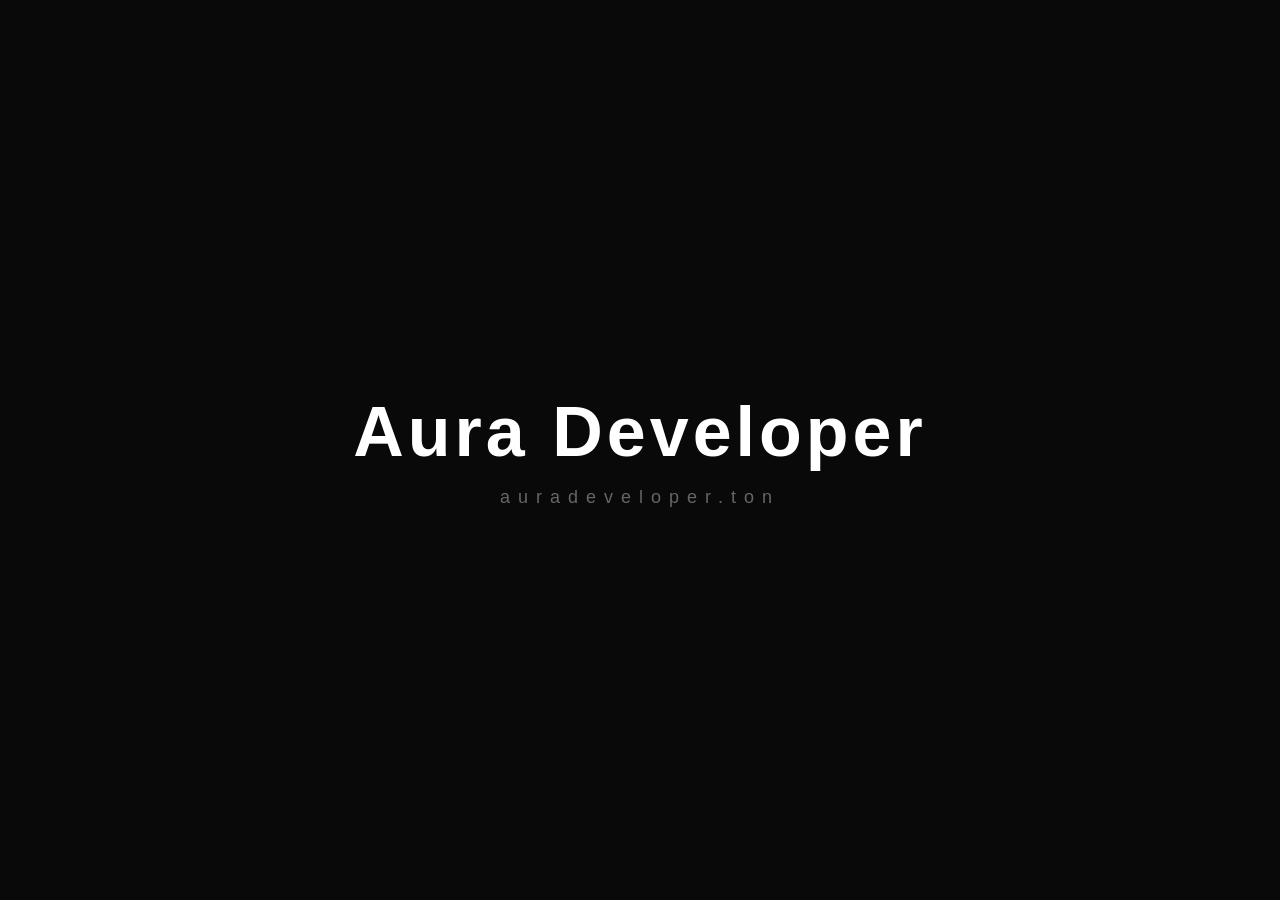
==== index.html @ f6e4eec5 "Add files via upload" ====
<!DOCTYPE html>
<html lang="en">
<head>
<meta charset="UTF-8">
<title>Aura Developer</title>

<style>
*{
margin:0;
padding:0;
box-sizing:border-box;
}

body{
background:#090909;
height:100vh;
display:flex;
justify-content:center;
align-items:center;
font-family:Arial,sans-serif;
overflow:hidden;
}

.container{
text-align:center;
}

h1{
color:white;
font-size:70px;
font-weight:700;
letter-spacing:4px;

animation: glow 2s infinite alternate;
}

p{
margin-top:15px;
color:#666;
font-size:18px;
letter-spacing:8px;
}

@keyframes glow{
from{
text-shadow:
0 0 10px rgba(255,255,255,0.2),
0 0 20px rgba(255,255,255,0.2);
}

to{
text-shadow:
0 0 20px rgba(255,255,255,0.6),
0 0 40px rgba(255,255,255,0.4);
}
}

</style>
</head>

<body>

<div class="container">
<h1>Aura Developer</h1>
<p>auradeveloper.ton</p>
</div>

</body>
</html>
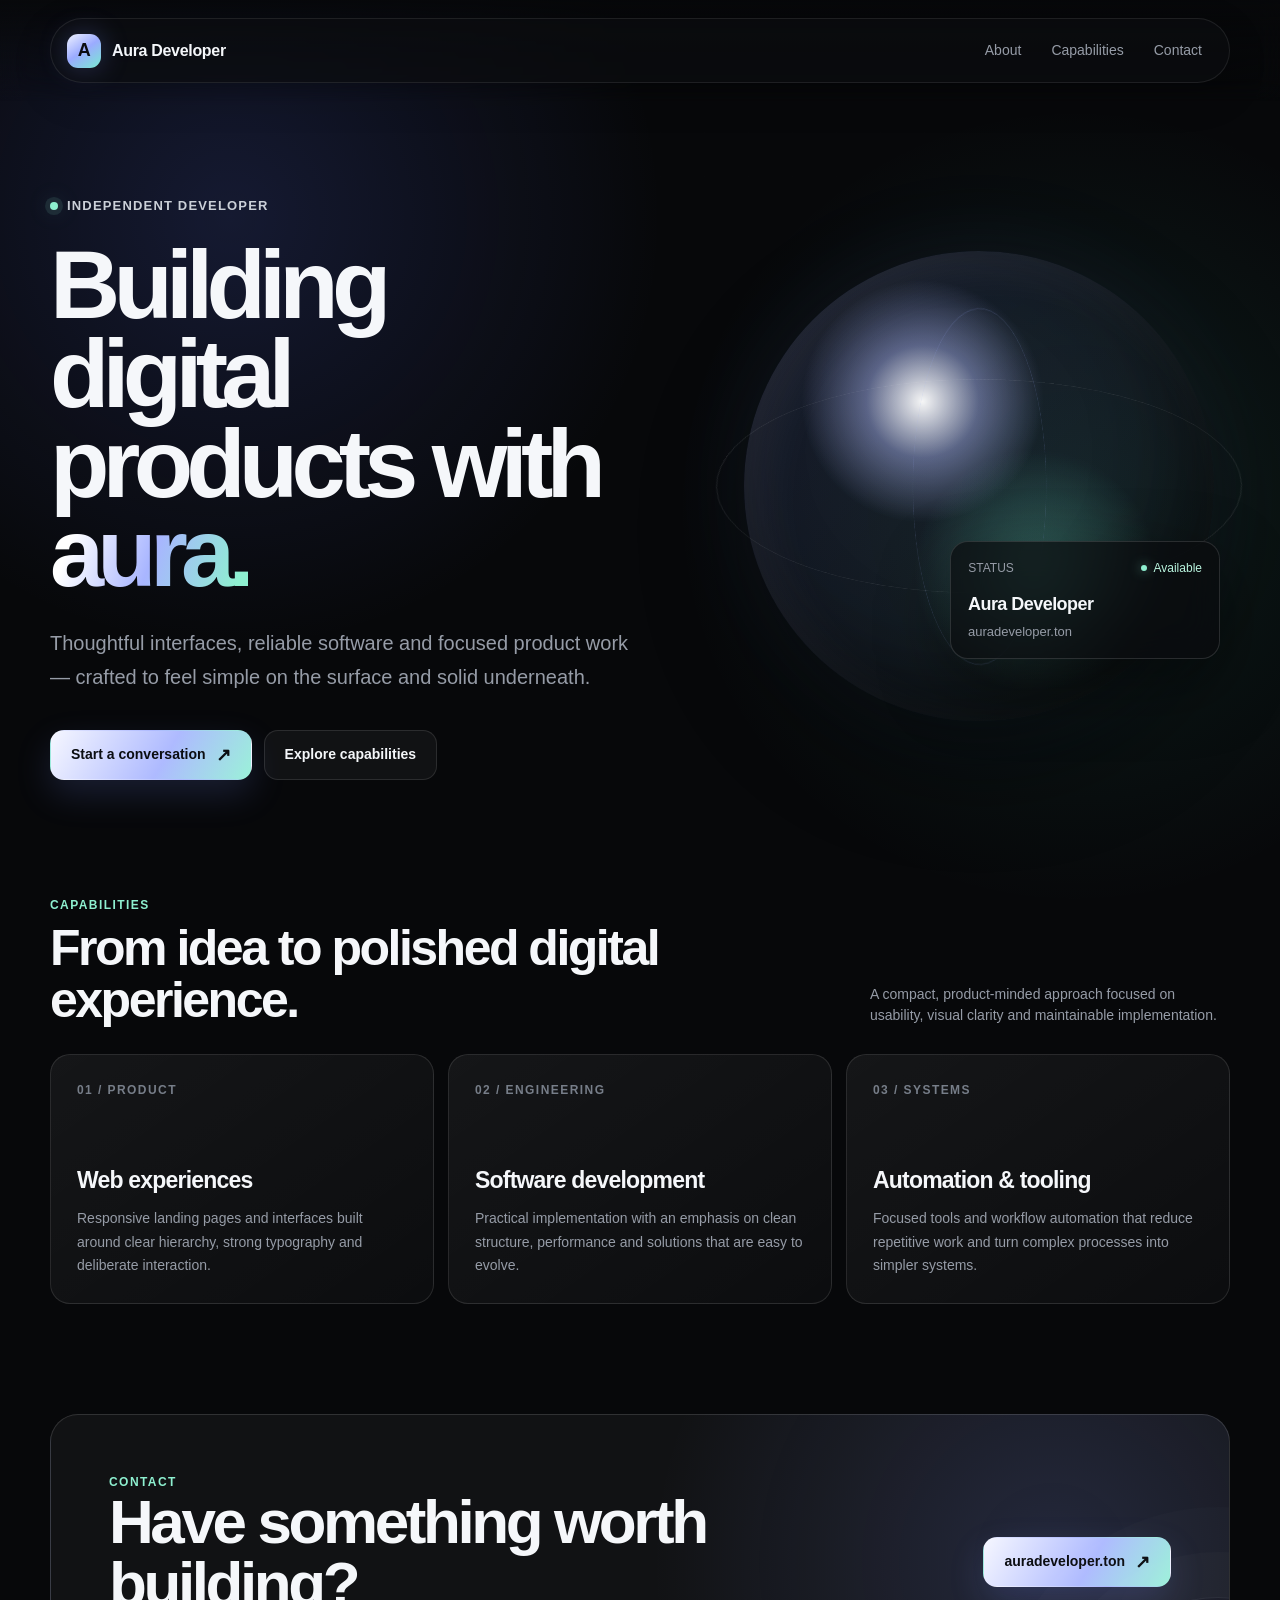
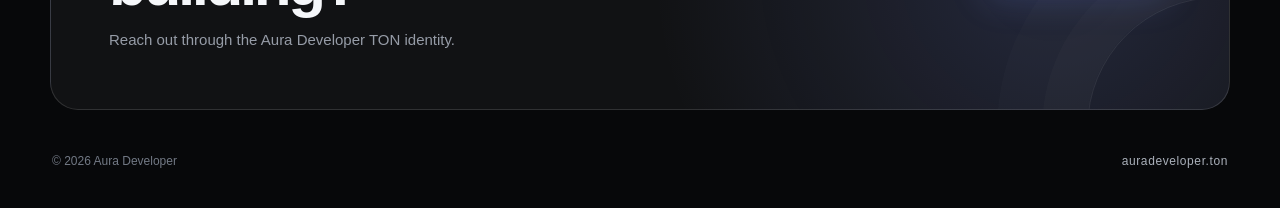
==== commit 9fe6d0ef: "Redesign AuraDev landing page" ====
--- a/index.html
+++ b/index.html
@@ -1,69 +1,749 @@
 <!DOCTYPE html>
 <html lang="en">
 <head>
-<meta charset="UTF-8">
-<title>Aura Developer</title>
-
-<style>
-*{
-margin:0;
-padding:0;
-box-sizing:border-box;
-}
-
-body{
-background:#090909;
-height:100vh;
-display:flex;
-justify-content:center;
-align-items:center;
-font-family:Arial,sans-serif;
-overflow:hidden;
-}
-
-.container{
-text-align:center;
-}
-
-h1{
-color:white;
-font-size:70px;
-font-weight:700;
-letter-spacing:4px;
-
-animation: glow 2s infinite alternate;
-}
-
-p{
-margin-top:15px;
-color:#666;
-font-size:18px;
-letter-spacing:8px;
-}
-
-@keyframes glow{
-from{
-text-shadow:
-0 0 10px rgba(255,255,255,0.2),
-0 0 20px rgba(255,255,255,0.2);
-}
-
-to{
-text-shadow:
-0 0 20px rgba(255,255,255,0.6),
-0 0 40px rgba(255,255,255,0.4);
-}
-}
-
-</style>
+  <meta charset="UTF-8" />
+  <meta name="viewport" content="width=device-width, initial-scale=1.0" />
+  <meta name="theme-color" content="#07080a" />
+  <meta
+    name="description"
+    content="Aura Developer — digital products, interfaces and software built with clarity, speed and precision."
+  />
+  <title>Aura Developer</title>
+
+  <style>
+    :root {
+      --bg: #07080a;
+      --surface: rgba(255, 255, 255, 0.055);
+      --surface-strong: rgba(255, 255, 255, 0.09);
+      --border: rgba(255, 255, 255, 0.11);
+      --text: #f5f7fa;
+      --muted: #969ca7;
+      --soft: #cbd0d8;
+      --accent: #8da2ff;
+      --accent-2: #8ef0d0;
+      --max-width: 1180px;
+      --radius-xl: 28px;
+      --radius-lg: 20px;
+      --radius-md: 14px;
+    }
+
+    * {
+      box-sizing: border-box;
+      margin: 0;
+      padding: 0;
+    }
+
+    html {
+      scroll-behavior: smooth;
+    }
+
+    body {
+      min-height: 100vh;
+      color: var(--text);
+      background:
+        radial-gradient(circle at 18% 12%, rgba(94, 117, 255, 0.16), transparent 27rem),
+        radial-gradient(circle at 84% 28%, rgba(73, 219, 183, 0.1), transparent 25rem),
+        var(--bg);
+      font-family: Inter, ui-sans-serif, -apple-system, BlinkMacSystemFont, "Segoe UI", sans-serif;
+      line-height: 1.5;
+      overflow-x: hidden;
+      -webkit-font-smoothing: antialiased;
+    }
+
+    body::before {
+      content: "";
+      position: fixed;
+      inset: 0;
+      pointer-events: none;
+      opacity: 0.22;
+      background-image:
+        linear-gradient(rgba(255, 255, 255, 0.025) 1px, transparent 1px),
+        linear-gradient(90deg, rgba(255, 255, 255, 0.025) 1px, transparent 1px);
+      background-size: 44px 44px;
+      mask-image: linear-gradient(to bottom, black, transparent 82%);
+      z-index: -1;
+    }
+
+    a {
+      color: inherit;
+      text-decoration: none;
+    }
+
+    button,
+    a {
+      -webkit-tap-highlight-color: transparent;
+    }
+
+    .shell {
+      width: min(calc(100% - 40px), var(--max-width));
+      margin: 0 auto;
+    }
+
+    .nav {
+      position: sticky;
+      top: 0;
+      z-index: 20;
+      padding: 18px 0;
+      background: linear-gradient(to bottom, rgba(7, 8, 10, 0.9), rgba(7, 8, 10, 0.35), transparent);
+      backdrop-filter: blur(14px);
+      -webkit-backdrop-filter: blur(14px);
+    }
+
+    .nav-inner {
+      display: flex;
+      align-items: center;
+      justify-content: space-between;
+      gap: 24px;
+      padding: 12px 14px 12px 16px;
+      border: 1px solid rgba(255, 255, 255, 0.085);
+      border-radius: 999px;
+      background: rgba(12, 13, 16, 0.7);
+      box-shadow: 0 12px 40px rgba(0, 0, 0, 0.16);
+    }
+
+    .brand {
+      display: inline-flex;
+      align-items: center;
+      gap: 11px;
+      font-weight: 700;
+      letter-spacing: -0.02em;
+      white-space: nowrap;
+    }
+
+    .brand-mark {
+      position: relative;
+      width: 34px;
+      height: 34px;
+      border-radius: 11px;
+      background: linear-gradient(145deg, #eff2ff 0%, #9babff 48%, #78ead2 100%);
+      box-shadow: 0 0 28px rgba(125, 149, 255, 0.28);
+    }
+
+    .brand-mark::after {
+      content: "A";
+      position: absolute;
+      inset: 0;
+      display: grid;
+      place-items: center;
+      color: #0b0c10;
+      font-size: 18px;
+      font-weight: 900;
+    }
+
+    .nav-links {
+      display: flex;
+      align-items: center;
+      gap: 4px;
+      color: var(--muted);
+      font-size: 14px;
+    }
+
+    .nav-links a {
+      padding: 9px 13px;
+      border-radius: 999px;
+      transition: color 180ms ease, background 180ms ease;
+    }
+
+    .nav-links a:hover,
+    .nav-links a:focus-visible {
+      color: var(--text);
+      background: rgba(255, 255, 255, 0.06);
+      outline: none;
+    }
+
+    .hero {
+      position: relative;
+      min-height: 690px;
+      display: grid;
+      grid-template-columns: minmax(0, 1.08fr) minmax(330px, 0.92fr);
+      align-items: center;
+      gap: clamp(42px, 7vw, 96px);
+      padding: 92px 0 86px;
+    }
+
+    .eyebrow {
+      display: inline-flex;
+      align-items: center;
+      gap: 9px;
+      margin-bottom: 24px;
+      color: var(--soft);
+      font-size: 13px;
+      font-weight: 650;
+      letter-spacing: 0.09em;
+      text-transform: uppercase;
+    }
+
+    .eyebrow-dot {
+      width: 8px;
+      height: 8px;
+      border-radius: 50%;
+      background: var(--accent-2);
+      box-shadow: 0 0 0 5px rgba(142, 240, 208, 0.1), 0 0 22px rgba(142, 240, 208, 0.38);
+    }
+
+    h1 {
+      max-width: 800px;
+      font-size: clamp(56px, 7.6vw, 104px);
+      line-height: 0.92;
+      letter-spacing: -0.07em;
+      font-weight: 760;
+    }
+
+    .gradient-text {
+      color: transparent;
+      background: linear-gradient(110deg, #ffffff 15%, #a8b5ff 52%, #8ef0d0 92%);
+      -webkit-background-clip: text;
+      background-clip: text;
+    }
+
+    .hero-copy {
+      max-width: 650px;
+      margin-top: 28px;
+      color: var(--muted);
+      font-size: clamp(17px, 1.7vw, 20px);
+      line-height: 1.7;
+    }
+
+    .hero-actions {
+      display: flex;
+      flex-wrap: wrap;
+      gap: 12px;
+      margin-top: 36px;
+    }
+
+    .button {
+      min-height: 50px;
+      display: inline-flex;
+      align-items: center;
+      justify-content: center;
+      gap: 10px;
+      padding: 0 20px;
+      border: 1px solid var(--border);
+      border-radius: 14px;
+      font-size: 14px;
+      font-weight: 680;
+      transition: transform 180ms ease, border-color 180ms ease, background 180ms ease;
+    }
+
+    .button:hover {
+      transform: translateY(-2px);
+    }
+
+    .button-primary {
+      color: #0b0d11;
+      border-color: transparent;
+      background: linear-gradient(120deg, #f6f7ff, #aebaff 57%, #9bf1d9);
+      box-shadow: 0 14px 35px rgba(121, 143, 255, 0.17);
+    }
+
+    .button-secondary {
+      background: rgba(255, 255, 255, 0.045);
+    }
+
+    .button-secondary:hover {
+      background: rgba(255, 255, 255, 0.075);
+      border-color: rgba(255, 255, 255, 0.18);
+    }
+
+    .arrow {
+      font-size: 18px;
+      line-height: 1;
+    }
+
+    .hero-visual {
+      position: relative;
+      min-height: 455px;
+      display: grid;
+      place-items: center;
+    }
+
+    .orb {
+      position: absolute;
+      width: min(78vw, 470px);
+      aspect-ratio: 1;
+      border-radius: 50%;
+      background:
+        radial-gradient(circle at 38% 32%, rgba(255, 255, 255, 0.96), rgba(179, 190, 255, 0.44) 13%, transparent 28%),
+        radial-gradient(circle at 62% 68%, rgba(115, 239, 208, 0.3), transparent 28%),
+        linear-gradient(135deg, rgba(118, 132, 255, 0.13), rgba(255, 255, 255, 0.025));
+      box-shadow:
+        inset -30px -35px 80px rgba(0, 0, 0, 0.46),
+        inset 18px 14px 50px rgba(255, 255, 255, 0.07),
+        0 45px 100px rgba(0, 0, 0, 0.42),
+        0 0 100px rgba(126, 148, 255, 0.08);
+      animation: float 7s ease-in-out infinite;
+    }
+
+    .orb::before,
+    .orb::after {
+      content: "";
+      position: absolute;
+      inset: -6%;
+      border: 1px solid rgba(255, 255, 255, 0.09);
+      border-radius: 50%;
+      transform: rotateX(66deg) rotateZ(16deg);
+    }
+
+    .orb::after {
+      inset: 12%;
+      border-color: rgba(156, 173, 255, 0.16);
+      transform: rotateY(68deg) rotateZ(-24deg);
+    }
+
+    .status-card {
+      position: absolute;
+      right: 2%;
+      bottom: 12%;
+      width: min(270px, 72%);
+      padding: 17px;
+      border: 1px solid rgba(255, 255, 255, 0.13);
+      border-radius: 18px;
+      background: rgba(11, 12, 15, 0.72);
+      backdrop-filter: blur(18px);
+      -webkit-backdrop-filter: blur(18px);
+      box-shadow: 0 25px 70px rgba(0, 0, 0, 0.4);
+      animation: float-card 6s ease-in-out infinite;
+    }
+
+    .status-top {
+      display: flex;
+      align-items: center;
+      justify-content: space-between;
+      gap: 12px;
+      margin-bottom: 14px;
+      color: var(--muted);
+      font-size: 12px;
+    }
+
+    .status-pill {
+      display: inline-flex;
+      align-items: center;
+      gap: 6px;
+      color: #baf5df;
+    }
+
+    .status-pill::before {
+      content: "";
+      width: 6px;
+      height: 6px;
+      border-radius: 50%;
+      background: var(--accent-2);
+      box-shadow: 0 0 12px rgba(142, 240, 208, 0.65);
+    }
+
+    .status-title {
+      font-size: 18px;
+      font-weight: 700;
+      letter-spacing: -0.03em;
+    }
+
+    .status-meta {
+      margin-top: 4px;
+      color: var(--muted);
+      font-size: 13px;
+    }
+
+    .section {
+      padding: 30px 0 110px;
+    }
+
+    .section-heading {
+      display: flex;
+      align-items: flex-end;
+      justify-content: space-between;
+      gap: 30px;
+      margin-bottom: 28px;
+    }
+
+    .section-kicker {
+      color: var(--accent-2);
+      font-size: 12px;
+      font-weight: 700;
+      letter-spacing: 0.12em;
+      text-transform: uppercase;
+    }
+
+    .section-title {
+      margin-top: 8px;
+      max-width: 720px;
+      font-size: clamp(32px, 4vw, 50px);
+      line-height: 1.04;
+      letter-spacing: -0.05em;
+    }
+
+    .section-note {
+      max-width: 360px;
+      color: var(--muted);
+      font-size: 14px;
+    }
+
+    .capabilities {
+      display: grid;
+      grid-template-columns: repeat(3, 1fr);
+      gap: 14px;
+    }
+
+    .card {
+      min-height: 250px;
+      display: flex;
+      flex-direction: column;
+      justify-content: space-between;
+      padding: 26px;
+      border: 1px solid var(--border);
+      border-radius: var(--radius-lg);
+      background: linear-gradient(145deg, rgba(255, 255, 255, 0.058), rgba(255, 255, 255, 0.023));
+      transition: transform 220ms ease, border-color 220ms ease, background 220ms ease;
+    }
+
+    .card:hover {
+      transform: translateY(-5px);
+      border-color: rgba(255, 255, 255, 0.18);
+      background: linear-gradient(145deg, rgba(255, 255, 255, 0.075), rgba(255, 255, 255, 0.03));
+    }
+
+    .card-index {
+      color: #777e89;
+      font-size: 12px;
+      font-weight: 700;
+      letter-spacing: 0.12em;
+    }
+
+    .card h3 {
+      margin-top: 44px;
+      font-size: 23px;
+      letter-spacing: -0.035em;
+    }
+
+    .card p {
+      margin-top: 10px;
+      color: var(--muted);
+      font-size: 14px;
+      line-height: 1.65;
+    }
+
+    .contact {
+      position: relative;
+      overflow: hidden;
+      display: grid;
+      grid-template-columns: 1fr auto;
+      align-items: center;
+      gap: 40px;
+      padding: clamp(30px, 5vw, 58px);
+      margin-bottom: 42px;
+      border: 1px solid rgba(255, 255, 255, 0.13);
+      border-radius: var(--radius-xl);
+      background:
+        radial-gradient(circle at 85% 50%, rgba(131, 151, 255, 0.17), transparent 25rem),
+        rgba(255, 255, 255, 0.045);
+    }
+
+    .contact::after {
+      content: "";
+      position: absolute;
+      width: 260px;
+      height: 260px;
+      right: -120px;
+      bottom: -150px;
+      border-radius: 50%;
+      border: 1px solid rgba(255, 255, 255, 0.08);
+      box-shadow: 0 0 0 45px rgba(255, 255, 255, 0.016), 0 0 0 90px rgba(255, 255, 255, 0.01);
+    }
+
+    .contact h2 {
+      max-width: 700px;
+      font-size: clamp(34px, 5vw, 62px);
+      line-height: 1;
+      letter-spacing: -0.055em;
+    }
+
+    .contact p {
+      margin-top: 14px;
+      color: var(--muted);
+      font-size: 15px;
+    }
+
+    footer {
+      display: flex;
+      align-items: center;
+      justify-content: space-between;
+      gap: 24px;
+      padding: 0 2px 38px;
+      color: #727985;
+      font-size: 12px;
+    }
+
+    .footer-domain {
+      color: #aab0ba;
+      letter-spacing: 0.05em;
+    }
+
+    @keyframes float {
+      0%, 100% { transform: translate3d(0, 0, 0) rotate(-3deg); }
+      50% { transform: translate3d(0, -14px, 0) rotate(2deg); }
+    }
+
+    @keyframes float-card {
+      0%, 100% { transform: translate3d(0, 0, 0); }
+      50% { transform: translate3d(-6px, -10px, 0); }
+    }
+
+    @media (max-width: 900px) {
+      .hero {
+        min-height: auto;
+        grid-template-columns: 1fr;
+        padding-top: 74px;
+      }
+
+      .hero-visual {
+        min-height: 420px;
+      }
+
+      .orb {
+        width: min(82vw, 420px);
+      }
+
+      .section-heading {
+        align-items: flex-start;
+        flex-direction: column;
+        gap: 14px;
+      }
+
+      .capabilities {
+        grid-template-columns: 1fr 1fr;
+      }
+
+      .capabilities .card:last-child {
+        grid-column: 1 / -1;
+      }
+    }
+
+    @media (max-width: 640px) {
+      .shell {
+        width: min(calc(100% - 28px), var(--max-width));
+      }
+
+      .nav {
+        padding-top: 12px;
+      }
+
+      .nav-inner {
+        padding: 10px 11px 10px 12px;
+      }
+
+      .brand {
+        font-size: 14px;
+      }
+
+      .brand-mark {
+        width: 31px;
+        height: 31px;
+        border-radius: 10px;
+      }
+
+      .nav-links a:not(:last-child) {
+        display: none;
+      }
+
+      .nav-links a:last-child {
+        padding: 8px 10px;
+      }
+
+      .hero {
+        gap: 34px;
+        padding: 66px 0 70px;
+      }
+
+      h1 {
+        font-size: clamp(52px, 17vw, 76px);
+      }
+
+      .hero-copy {
+        margin-top: 22px;
+        font-size: 16px;
+      }
+
+      .hero-actions {
+        margin-top: 28px;
+      }
+
+      .button {
+        width: 100%;
+      }
+
+      .hero-visual {
+        min-height: 340px;
+      }
+
+      .orb {
+        width: min(88vw, 340px);
+      }
+
+      .status-card {
+        right: 0;
+        bottom: 2%;
+        width: min(245px, 82%);
+      }
+
+      .section {
+        padding-bottom: 80px;
+      }
+
+      .capabilities {
+        grid-template-columns: 1fr;
+      }
+
+      .capabilities .card:last-child {
+        grid-column: auto;
+      }
+
+      .card {
+        min-height: 220px;
+      }
+
+      .contact {
+        grid-template-columns: 1fr;
+      }
+
+      .contact .button {
+        position: relative;
+        z-index: 1;
+      }
+
+      footer {
+        align-items: flex-start;
+        flex-direction: column;
+        gap: 7px;
+      }
+    }
+
+    @media (prefers-reduced-motion: reduce) {
+      html {
+        scroll-behavior: auto;
+      }
+
+      *,
+      *::before,
+      *::after {
+        animation-duration: 0.01ms !important;
+        animation-iteration-count: 1 !important;
+        transition-duration: 0.01ms !important;
+      }
+    }
+  </style>
 </head>
 
 <body>
-
-<div class="container">
-<h1>Aura Developer</h1>
-<p>auradeveloper.ton</p>
-</div>
-
+  <header class="nav">
+    <div class="shell nav-inner">
+      <a class="brand" href="#top" aria-label="Aura Developer home">
+        <span class="brand-mark" aria-hidden="true"></span>
+        <span>Aura Developer</span>
+      </a>
+
+      <nav class="nav-links" aria-label="Primary navigation">
+        <a href="#about">About</a>
+        <a href="#capabilities">Capabilities</a>
+        <a href="#contact">Contact</a>
+      </nav>
+    </div>
+  </header>
+
+  <main id="top">
+    <section class="shell hero" aria-labelledby="hero-title">
+      <div>
+        <div class="eyebrow">
+          <span class="eyebrow-dot" aria-hidden="true"></span>
+          Independent developer
+        </div>
+
+        <h1 id="hero-title">
+          Building digital products with <span class="gradient-text">aura.</span>
+        </h1>
+
+        <p class="hero-copy" id="about">
+          Thoughtful interfaces, reliable software and focused product work — crafted to feel simple on the surface and solid underneath.
+        </p>
+
+        <div class="hero-actions">
+          <a class="button button-primary" href="#contact">
+            Start a conversation <span class="arrow" aria-hidden="true">↗</span>
+          </a>
+          <a class="button button-secondary" href="#capabilities">Explore capabilities</a>
+        </div>
+      </div>
+
+      <div class="hero-visual" aria-hidden="true">
+        <div class="orb"></div>
+        <div class="status-card">
+          <div class="status-top">
+            <span>STATUS</span>
+            <span class="status-pill">Available</span>
+          </div>
+          <div class="status-title">Aura Developer</div>
+          <div class="status-meta">auradeveloper.ton</div>
+        </div>
+      </div>
+    </section>
+
+    <section class="shell section" id="capabilities" aria-labelledby="capabilities-title">
+      <div class="section-heading">
+        <div>
+          <div class="section-kicker">Capabilities</div>
+          <h2 class="section-title" id="capabilities-title">From idea to polished digital experience.</h2>
+        </div>
+        <p class="section-note">
+          A compact, product-minded approach focused on usability, visual clarity and maintainable implementation.
+        </p>
+      </div>
+
+      <div class="capabilities">
+        <article class="card">
+          <span class="card-index">01 / PRODUCT</span>
+          <div>
+            <h3>Web experiences</h3>
+            <p>Responsive landing pages and interfaces built around clear hierarchy, strong typography and deliberate interaction.</p>
+          </div>
+        </article>
+
+        <article class="card">
+          <span class="card-index">02 / ENGINEERING</span>
+          <div>
+            <h3>Software development</h3>
+            <p>Practical implementation with an emphasis on clean structure, performance and solutions that are easy to evolve.</p>
+          </div>
+        </article>
+
+        <article class="card">
+          <span class="card-index">03 / SYSTEMS</span>
+          <div>
+            <h3>Automation & tooling</h3>
+            <p>Focused tools and workflow automation that reduce repetitive work and turn complex processes into simpler systems.</p>
+          </div>
+        </article>
+      </div>
+    </section>
+
+    <section class="shell" id="contact" aria-labelledby="contact-title">
+      <div class="contact">
+        <div>
+          <div class="section-kicker">Contact</div>
+          <h2 id="contact-title">Have something worth building?</h2>
+          <p>Reach out through the Aura Developer TON identity.</p>
+        </div>
+        <a class="button button-primary" href="https://dns.ton.org/#auradeveloper.ton" target="_blank" rel="noopener noreferrer">
+          auradeveloper.ton <span class="arrow" aria-hidden="true">↗</span>
+        </a>
+      </div>
+    </section>
+  </main>
+
+  <footer class="shell">
+    <span>© <span id="year"></span> Aura Developer</span>
+    <span class="footer-domain">auradeveloper.ton</span>
+  </footer>
+
+  <script>
+    document.getElementById('year').textContent = new Date().getFullYear();
+  </script>
 </body>
-</html>+</html>
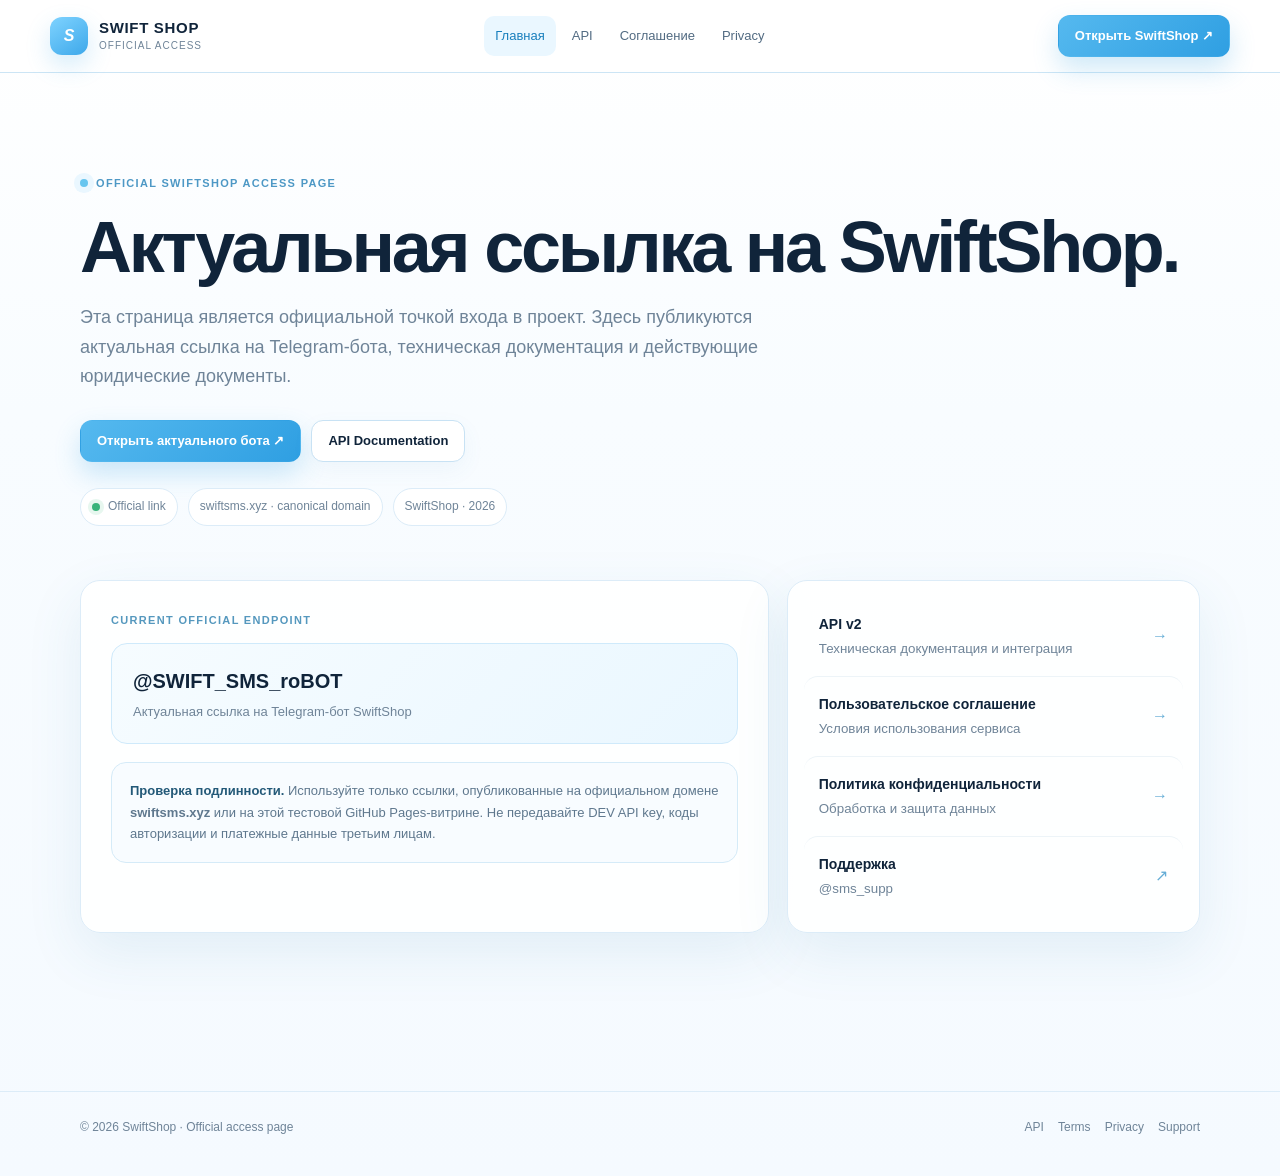
==== commit 88afe518: "Rebuild GitHub Pages as official SwiftShop access hub" ====
--- a/index.html
+++ b/index.html
@@ -1,749 +1 @@
-<!DOCTYPE html>
-<html lang="en">
-<head>
-  <meta charset="UTF-8" />
-  <meta name="viewport" content="width=device-width, initial-scale=1.0" />
-  <meta name="theme-color" content="#07080a" />
-  <meta
-    name="description"
-    content="Aura Developer — digital products, interfaces and software built with clarity, speed and precision."
-  />
-  <title>Aura Developer</title>
-
-  <style>
-    :root {
-      --bg: #07080a;
-      --surface: rgba(255, 255, 255, 0.055);
-      --surface-strong: rgba(255, 255, 255, 0.09);
-      --border: rgba(255, 255, 255, 0.11);
-      --text: #f5f7fa;
-      --muted: #969ca7;
-      --soft: #cbd0d8;
-      --accent: #8da2ff;
-      --accent-2: #8ef0d0;
-      --max-width: 1180px;
-      --radius-xl: 28px;
-      --radius-lg: 20px;
-      --radius-md: 14px;
-    }
-
-    * {
-      box-sizing: border-box;
-      margin: 0;
-      padding: 0;
-    }
-
-    html {
-      scroll-behavior: smooth;
-    }
-
-    body {
-      min-height: 100vh;
-      color: var(--text);
-      background:
-        radial-gradient(circle at 18% 12%, rgba(94, 117, 255, 0.16), transparent 27rem),
-        radial-gradient(circle at 84% 28%, rgba(73, 219, 183, 0.1), transparent 25rem),
-        var(--bg);
-      font-family: Inter, ui-sans-serif, -apple-system, BlinkMacSystemFont, "Segoe UI", sans-serif;
-      line-height: 1.5;
-      overflow-x: hidden;
-      -webkit-font-smoothing: antialiased;
-    }
-
-    body::before {
-      content: "";
-      position: fixed;
-      inset: 0;
-      pointer-events: none;
-      opacity: 0.22;
-      background-image:
-        linear-gradient(rgba(255, 255, 255, 0.025) 1px, transparent 1px),
-        linear-gradient(90deg, rgba(255, 255, 255, 0.025) 1px, transparent 1px);
-      background-size: 44px 44px;
-      mask-image: linear-gradient(to bottom, black, transparent 82%);
-      z-index: -1;
-    }
-
-    a {
-      color: inherit;
-      text-decoration: none;
-    }
-
-    button,
-    a {
-      -webkit-tap-highlight-color: transparent;
-    }
-
-    .shell {
-      width: min(calc(100% - 40px), var(--max-width));
-      margin: 0 auto;
-    }
-
-    .nav {
-      position: sticky;
-      top: 0;
-      z-index: 20;
-      padding: 18px 0;
-      background: linear-gradient(to bottom, rgba(7, 8, 10, 0.9), rgba(7, 8, 10, 0.35), transparent);
-      backdrop-filter: blur(14px);
-      -webkit-backdrop-filter: blur(14px);
-    }
-
-    .nav-inner {
-      display: flex;
-      align-items: center;
-      justify-content: space-between;
-      gap: 24px;
-      padding: 12px 14px 12px 16px;
-      border: 1px solid rgba(255, 255, 255, 0.085);
-      border-radius: 999px;
-      background: rgba(12, 13, 16, 0.7);
-      box-shadow: 0 12px 40px rgba(0, 0, 0, 0.16);
-    }
-
-    .brand {
-      display: inline-flex;
-      align-items: center;
-      gap: 11px;
-      font-weight: 700;
-      letter-spacing: -0.02em;
-      white-space: nowrap;
-    }
-
-    .brand-mark {
-      position: relative;
-      width: 34px;
-      height: 34px;
-      border-radius: 11px;
-      background: linear-gradient(145deg, #eff2ff 0%, #9babff 48%, #78ead2 100%);
-      box-shadow: 0 0 28px rgba(125, 149, 255, 0.28);
-    }
-
-    .brand-mark::after {
-      content: "A";
-      position: absolute;
-      inset: 0;
-      display: grid;
-      place-items: center;
-      color: #0b0c10;
-      font-size: 18px;
-      font-weight: 900;
-    }
-
-    .nav-links {
-      display: flex;
-      align-items: center;
-      gap: 4px;
-      color: var(--muted);
-      font-size: 14px;
-    }
-
-    .nav-links a {
-      padding: 9px 13px;
-      border-radius: 999px;
-      transition: color 180ms ease, background 180ms ease;
-    }
-
-    .nav-links a:hover,
-    .nav-links a:focus-visible {
-      color: var(--text);
-      background: rgba(255, 255, 255, 0.06);
-      outline: none;
-    }
-
-    .hero {
-      position: relative;
-      min-height: 690px;
-      display: grid;
-      grid-template-columns: minmax(0, 1.08fr) minmax(330px, 0.92fr);
-      align-items: center;
-      gap: clamp(42px, 7vw, 96px);
-      padding: 92px 0 86px;
-    }
-
-    .eyebrow {
-      display: inline-flex;
-      align-items: center;
-      gap: 9px;
-      margin-bottom: 24px;
-      color: var(--soft);
-      font-size: 13px;
-      font-weight: 650;
-      letter-spacing: 0.09em;
-      text-transform: uppercase;
-    }
-
-    .eyebrow-dot {
-      width: 8px;
-      height: 8px;
-      border-radius: 50%;
-      background: var(--accent-2);
-      box-shadow: 0 0 0 5px rgba(142, 240, 208, 0.1), 0 0 22px rgba(142, 240, 208, 0.38);
-    }
-
-    h1 {
-      max-width: 800px;
-      font-size: clamp(56px, 7.6vw, 104px);
-      line-height: 0.92;
-      letter-spacing: -0.07em;
-      font-weight: 760;
-    }
-
-    .gradient-text {
-      color: transparent;
-      background: linear-gradient(110deg, #ffffff 15%, #a8b5ff 52%, #8ef0d0 92%);
-      -webkit-background-clip: text;
-      background-clip: text;
-    }
-
-    .hero-copy {
-      max-width: 650px;
-      margin-top: 28px;
-      color: var(--muted);
-      font-size: clamp(17px, 1.7vw, 20px);
-      line-height: 1.7;
-    }
-
-    .hero-actions {
-      display: flex;
-      flex-wrap: wrap;
-      gap: 12px;
-      margin-top: 36px;
-    }
-
-    .button {
-      min-height: 50px;
-      display: inline-flex;
-      align-items: center;
-      justify-content: center;
-      gap: 10px;
-      padding: 0 20px;
-      border: 1px solid var(--border);
-      border-radius: 14px;
-      font-size: 14px;
-      font-weight: 680;
-      transition: transform 180ms ease, border-color 180ms ease, background 180ms ease;
-    }
-
-    .button:hover {
-      transform: translateY(-2px);
-    }
-
-    .button-primary {
-      color: #0b0d11;
-      border-color: transparent;
-      background: linear-gradient(120deg, #f6f7ff, #aebaff 57%, #9bf1d9);
-      box-shadow: 0 14px 35px rgba(121, 143, 255, 0.17);
-    }
-
-    .button-secondary {
-      background: rgba(255, 255, 255, 0.045);
-    }
-
-    .button-secondary:hover {
-      background: rgba(255, 255, 255, 0.075);
-      border-color: rgba(255, 255, 255, 0.18);
-    }
-
-    .arrow {
-      font-size: 18px;
-      line-height: 1;
-    }
-
-    .hero-visual {
-      position: relative;
-      min-height: 455px;
-      display: grid;
-      place-items: center;
-    }
-
-    .orb {
-      position: absolute;
-      width: min(78vw, 470px);
-      aspect-ratio: 1;
-      border-radius: 50%;
-      background:
-        radial-gradient(circle at 38% 32%, rgba(255, 255, 255, 0.96), rgba(179, 190, 255, 0.44) 13%, transparent 28%),
-        radial-gradient(circle at 62% 68%, rgba(115, 239, 208, 0.3), transparent 28%),
-        linear-gradient(135deg, rgba(118, 132, 255, 0.13), rgba(255, 255, 255, 0.025));
-      box-shadow:
-        inset -30px -35px 80px rgba(0, 0, 0, 0.46),
-        inset 18px 14px 50px rgba(255, 255, 255, 0.07),
-        0 45px 100px rgba(0, 0, 0, 0.42),
-        0 0 100px rgba(126, 148, 255, 0.08);
-      animation: float 7s ease-in-out infinite;
-    }
-
-    .orb::before,
-    .orb::after {
-      content: "";
-      position: absolute;
-      inset: -6%;
-      border: 1px solid rgba(255, 255, 255, 0.09);
-      border-radius: 50%;
-      transform: rotateX(66deg) rotateZ(16deg);
-    }
-
-    .orb::after {
-      inset: 12%;
-      border-color: rgba(156, 173, 255, 0.16);
-      transform: rotateY(68deg) rotateZ(-24deg);
-    }
-
-    .status-card {
-      position: absolute;
-      right: 2%;
-      bottom: 12%;
-      width: min(270px, 72%);
-      padding: 17px;
-      border: 1px solid rgba(255, 255, 255, 0.13);
-      border-radius: 18px;
-      background: rgba(11, 12, 15, 0.72);
-      backdrop-filter: blur(18px);
-      -webkit-backdrop-filter: blur(18px);
-      box-shadow: 0 25px 70px rgba(0, 0, 0, 0.4);
-      animation: float-card 6s ease-in-out infinite;
-    }
-
-    .status-top {
-      display: flex;
-      align-items: center;
-      justify-content: space-between;
-      gap: 12px;
-      margin-bottom: 14px;
-      color: var(--muted);
-      font-size: 12px;
-    }
-
-    .status-pill {
-      display: inline-flex;
-      align-items: center;
-      gap: 6px;
-      color: #baf5df;
-    }
-
-    .status-pill::before {
-      content: "";
-      width: 6px;
-      height: 6px;
-      border-radius: 50%;
-      background: var(--accent-2);
-      box-shadow: 0 0 12px rgba(142, 240, 208, 0.65);
-    }
-
-    .status-title {
-      font-size: 18px;
-      font-weight: 700;
-      letter-spacing: -0.03em;
-    }
-
-    .status-meta {
-      margin-top: 4px;
-      color: var(--muted);
-      font-size: 13px;
-    }
-
-    .section {
-      padding: 30px 0 110px;
-    }
-
-    .section-heading {
-      display: flex;
-      align-items: flex-end;
-      justify-content: space-between;
-      gap: 30px;
-      margin-bottom: 28px;
-    }
-
-    .section-kicker {
-      color: var(--accent-2);
-      font-size: 12px;
-      font-weight: 700;
-      letter-spacing: 0.12em;
-      text-transform: uppercase;
-    }
-
-    .section-title {
-      margin-top: 8px;
-      max-width: 720px;
-      font-size: clamp(32px, 4vw, 50px);
-      line-height: 1.04;
-      letter-spacing: -0.05em;
-    }
-
-    .section-note {
-      max-width: 360px;
-      color: var(--muted);
-      font-size: 14px;
-    }
-
-    .capabilities {
-      display: grid;
-      grid-template-columns: repeat(3, 1fr);
-      gap: 14px;
-    }
-
-    .card {
-      min-height: 250px;
-      display: flex;
-      flex-direction: column;
-      justify-content: space-between;
-      padding: 26px;
-      border: 1px solid var(--border);
-      border-radius: var(--radius-lg);
-      background: linear-gradient(145deg, rgba(255, 255, 255, 0.058), rgba(255, 255, 255, 0.023));
-      transition: transform 220ms ease, border-color 220ms ease, background 220ms ease;
-    }
-
-    .card:hover {
-      transform: translateY(-5px);
-      border-color: rgba(255, 255, 255, 0.18);
-      background: linear-gradient(145deg, rgba(255, 255, 255, 0.075), rgba(255, 255, 255, 0.03));
-    }
-
-    .card-index {
-      color: #777e89;
-      font-size: 12px;
-      font-weight: 700;
-      letter-spacing: 0.12em;
-    }
-
-    .card h3 {
-      margin-top: 44px;
-      font-size: 23px;
-      letter-spacing: -0.035em;
-    }
-
-    .card p {
-      margin-top: 10px;
-      color: var(--muted);
-      font-size: 14px;
-      line-height: 1.65;
-    }
-
-    .contact {
-      position: relative;
-      overflow: hidden;
-      display: grid;
-      grid-template-columns: 1fr auto;
-      align-items: center;
-      gap: 40px;
-      padding: clamp(30px, 5vw, 58px);
-      margin-bottom: 42px;
-      border: 1px solid rgba(255, 255, 255, 0.13);
-      border-radius: var(--radius-xl);
-      background:
-        radial-gradient(circle at 85% 50%, rgba(131, 151, 255, 0.17), transparent 25rem),
-        rgba(255, 255, 255, 0.045);
-    }
-
-    .contact::after {
-      content: "";
-      position: absolute;
-      width: 260px;
-      height: 260px;
-      right: -120px;
-      bottom: -150px;
-      border-radius: 50%;
-      border: 1px solid rgba(255, 255, 255, 0.08);
-      box-shadow: 0 0 0 45px rgba(255, 255, 255, 0.016), 0 0 0 90px rgba(255, 255, 255, 0.01);
-    }
-
-    .contact h2 {
-      max-width: 700px;
-      font-size: clamp(34px, 5vw, 62px);
-      line-height: 1;
-      letter-spacing: -0.055em;
-    }
-
-    .contact p {
-      margin-top: 14px;
-      color: var(--muted);
-      font-size: 15px;
-    }
-
-    footer {
-      display: flex;
-      align-items: center;
-      justify-content: space-between;
-      gap: 24px;
-      padding: 0 2px 38px;
-      color: #727985;
-      font-size: 12px;
-    }
-
-    .footer-domain {
-      color: #aab0ba;
-      letter-spacing: 0.05em;
-    }
-
-    @keyframes float {
-      0%, 100% { transform: translate3d(0, 0, 0) rotate(-3deg); }
-      50% { transform: translate3d(0, -14px, 0) rotate(2deg); }
-    }
-
-    @keyframes float-card {
-      0%, 100% { transform: translate3d(0, 0, 0); }
-      50% { transform: translate3d(-6px, -10px, 0); }
-    }
-
-    @media (max-width: 900px) {
-      .hero {
-        min-height: auto;
-        grid-template-columns: 1fr;
-        padding-top: 74px;
-      }
-
-      .hero-visual {
-        min-height: 420px;
-      }
-
-      .orb {
-        width: min(82vw, 420px);
-      }
-
-      .section-heading {
-        align-items: flex-start;
-        flex-direction: column;
-        gap: 14px;
-      }
-
-      .capabilities {
-        grid-template-columns: 1fr 1fr;
-      }
-
-      .capabilities .card:last-child {
-        grid-column: 1 / -1;
-      }
-    }
-
-    @media (max-width: 640px) {
-      .shell {
-        width: min(calc(100% - 28px), var(--max-width));
-      }
-
-      .nav {
-        padding-top: 12px;
-      }
-
-      .nav-inner {
-        padding: 10px 11px 10px 12px;
-      }
-
-      .brand {
-        font-size: 14px;
-      }
-
-      .brand-mark {
-        width: 31px;
-        height: 31px;
-        border-radius: 10px;
-      }
-
-      .nav-links a:not(:last-child) {
-        display: none;
-      }
-
-      .nav-links a:last-child {
-        padding: 8px 10px;
-      }
-
-      .hero {
-        gap: 34px;
-        padding: 66px 0 70px;
-      }
-
-      h1 {
-        font-size: clamp(52px, 17vw, 76px);
-      }
-
-      .hero-copy {
-        margin-top: 22px;
-        font-size: 16px;
-      }
-
-      .hero-actions {
-        margin-top: 28px;
-      }
-
-      .button {
-        width: 100%;
-      }
-
-      .hero-visual {
-        min-height: 340px;
-      }
-
-      .orb {
-        width: min(88vw, 340px);
-      }
-
-      .status-card {
-        right: 0;
-        bottom: 2%;
-        width: min(245px, 82%);
-      }
-
-      .section {
-        padding-bottom: 80px;
-      }
-
-      .capabilities {
-        grid-template-columns: 1fr;
-      }
-
-      .capabilities .card:last-child {
-        grid-column: auto;
-      }
-
-      .card {
-        min-height: 220px;
-      }
-
-      .contact {
-        grid-template-columns: 1fr;
-      }
-
-      .contact .button {
-        position: relative;
-        z-index: 1;
-      }
-
-      footer {
-        align-items: flex-start;
-        flex-direction: column;
-        gap: 7px;
-      }
-    }
-
-    @media (prefers-reduced-motion: reduce) {
-      html {
-        scroll-behavior: auto;
-      }
-
-      *,
-      *::before,
-      *::after {
-        animation-duration: 0.01ms !important;
-        animation-iteration-count: 1 !important;
-        transition-duration: 0.01ms !important;
-      }
-    }
-  </style>
-</head>
-
-<body>
-  <header class="nav">
-    <div class="shell nav-inner">
-      <a class="brand" href="#top" aria-label="Aura Developer home">
-        <span class="brand-mark" aria-hidden="true"></span>
-        <span>Aura Developer</span>
-      </a>
-
-      <nav class="nav-links" aria-label="Primary navigation">
-        <a href="#about">About</a>
-        <a href="#capabilities">Capabilities</a>
-        <a href="#contact">Contact</a>
-      </nav>
-    </div>
-  </header>
-
-  <main id="top">
-    <section class="shell hero" aria-labelledby="hero-title">
-      <div>
-        <div class="eyebrow">
-          <span class="eyebrow-dot" aria-hidden="true"></span>
-          Independent developer
-        </div>
-
-        <h1 id="hero-title">
-          Building digital products with <span class="gradient-text">aura.</span>
-        </h1>
-
-        <p class="hero-copy" id="about">
-          Thoughtful interfaces, reliable software and focused product work — crafted to feel simple on the surface and solid underneath.
-        </p>
-
-        <div class="hero-actions">
-          <a class="button button-primary" href="#contact">
-            Start a conversation <span class="arrow" aria-hidden="true">↗</span>
-          </a>
-          <a class="button button-secondary" href="#capabilities">Explore capabilities</a>
-        </div>
-      </div>
-
-      <div class="hero-visual" aria-hidden="true">
-        <div class="orb"></div>
-        <div class="status-card">
-          <div class="status-top">
-            <span>STATUS</span>
-            <span class="status-pill">Available</span>
-          </div>
-          <div class="status-title">Aura Developer</div>
-          <div class="status-meta">auradeveloper.ton</div>
-        </div>
-      </div>
-    </section>
-
-    <section class="shell section" id="capabilities" aria-labelledby="capabilities-title">
-      <div class="section-heading">
-        <div>
-          <div class="section-kicker">Capabilities</div>
-          <h2 class="section-title" id="capabilities-title">From idea to polished digital experience.</h2>
-        </div>
-        <p class="section-note">
-          A compact, product-minded approach focused on usability, visual clarity and maintainable implementation.
-        </p>
-      </div>
-
-      <div class="capabilities">
-        <article class="card">
-          <span class="card-index">01 / PRODUCT</span>
-          <div>
-            <h3>Web experiences</h3>
-            <p>Responsive landing pages and interfaces built around clear hierarchy, strong typography and deliberate interaction.</p>
-          </div>
-        </article>
-
-        <article class="card">
-          <span class="card-index">02 / ENGINEERING</span>
-          <div>
-            <h3>Software development</h3>
-            <p>Practical implementation with an emphasis on clean structure, performance and solutions that are easy to evolve.</p>
-          </div>
-        </article>
-
-        <article class="card">
-          <span class="card-index">03 / SYSTEMS</span>
-          <div>
-            <h3>Automation & tooling</h3>
-            <p>Focused tools and workflow automation that reduce repetitive work and turn complex processes into simpler systems.</p>
-          </div>
-        </article>
-      </div>
-    </section>
-
-    <section class="shell" id="contact" aria-labelledby="contact-title">
-      <div class="contact">
-        <div>
-          <div class="section-kicker">Contact</div>
-          <h2 id="contact-title">Have something worth building?</h2>
-          <p>Reach out through the Aura Developer TON identity.</p>
-        </div>
-        <a class="button button-primary" href="https://dns.ton.org/#auradeveloper.ton" target="_blank" rel="noopener noreferrer">
-          auradeveloper.ton <span class="arrow" aria-hidden="true">↗</span>
-        </a>
-      </div>
-    </section>
-  </main>
-
-  <footer class="shell">
-    <span>© <span id="year"></span> Aura Developer</span>
-    <span class="footer-domain">auradeveloper.ton</span>
-  </footer>
-
-  <script>
-    document.getElementById('year').textContent = new Date().getFullYear();
-  </script>
-</body>
-</html>
+<!doctype html><html lang="ru"><head><meta charset="utf-8"><meta name="viewport" content="width=device-width,initial-scale=1"><meta name="description" content="SwiftShop — официальный доступ к проекту, документации и юридической информации"><meta name="theme-color" content="#ffffff"><title>SwiftShop — официальный доступ</title><link rel="stylesheet" href="./assets/styles.css"></head><body><header class="topbar"><div class="topbar-inner"><a class="brand" href="./"><span class="brand-mark">S</span><span class="brand-copy"><strong>SWIFT SHOP</strong><small>Official access</small></span></a><nav class="nav" aria-label="Основная навигация"><a aria-current="page" href="./">Главная</a><a href="./docs/api_v2/">API</a><a href="./docs/agreement/">Соглашение</a><a href="./docs/privacy/">Privacy</a></nav><a class="button button-primary button-top" href="https://t.me/SWIFT_SMS_roBOT" target="_blank" rel="noopener noreferrer"><span>Открыть SwiftShop</span>&nbsp;↗</a></div></header><main class="shell"><section class="hero"><div class="eyebrow">Official SwiftShop access page</div><h1>Актуальная ссылка на SwiftShop.</h1><p class="lead">Эта страница является официальной точкой входа в проект. Здесь публикуются актуальная ссылка на Telegram‑бота, техническая документация и действующие юридические документы.</p><div class="hero-actions"><a class="button button-primary" href="https://t.me/SWIFT_SMS_roBOT" target="_blank" rel="noopener noreferrer">Открыть актуального бота ↗</a><a class="button" href="./docs/api_v2/">API Documentation</a></div><div class="status-row"><span class="pill"><i class="dot"></i> Official link</span><span class="pill">swiftsms.xyz · canonical domain</span><span class="pill">SwiftShop · 2026</span></div></section><section class="hub-grid"><div class="card primary-card"><div class="section-label">Current official endpoint</div><div class="current-link"><strong>@SWIFT_SMS_roBOT</strong><span>Актуальная ссылка на Telegram‑бот SwiftShop</span></div><div class="security-note"><strong>Проверка подлинности.</strong> Используйте только ссылки, опубликованные на официальном домене <b>swiftsms.xyz</b> или на этой тестовой GitHub Pages‑витрине. Не передавайте DEV API key, коды авторизации и платежные данные третьим лицам.</div></div><div class="card links-card"><a class="resource" href="./docs/api_v2/"><span><strong>API v2</strong><small>Техническая документация и интеграция</small></span><span class="arrow">→</span></a><a class="resource" href="./docs/agreement/"><span><strong>Пользовательское соглашение</strong><small>Условия использования сервиса</small></span><span class="arrow">→</span></a><a class="resource" href="./docs/privacy/"><span><strong>Политика конфиденциальности</strong><small>Обработка и защита данных</small></span><span class="arrow">→</span></a><a class="resource" href="https://t.me/sms_supp" target="_blank" rel="noopener noreferrer"><span><strong>Поддержка</strong><small>@sms_supp</small></span><span class="arrow">↗</span></a></div></section></main><footer class="footer"><div class="footer-inner"><span>© 2026 SwiftShop · Official access page</span><div class="footer-links"><a href="./docs/api_v2/">API</a><a href="./docs/agreement/">Terms</a><a href="./docs/privacy/">Privacy</a><a href="https://t.me/sms_supp" target="_blank" rel="noopener noreferrer">Support</a></div></div></footer></body></html>
--- a/assets/styles.css
+++ b/assets/styles.css
@@ -0,0 +1 @@
+:root{--bg:#f7fbff;--paper:#fff;--text:#10243a;--muted:#6f8498;--line:#dcecf8;--line-strong:#c8e2f4;--blue:#3aa7ea;--blue2:#7bc8f3;--blue-soft:#eaf7ff;--green:#1f9d68;--shadow:0 20px 55px rgba(52,124,170,.10);--radius:20px}*{box-sizing:border-box}html{scroll-behavior:smooth;scroll-padding-top:92px}body{margin:0;background:linear-gradient(180deg,#fff 0,#f8fcff 35%,#f5faff 100%);color:var(--text);font-family:Inter,ui-sans-serif,-apple-system,BlinkMacSystemFont,"Segoe UI",sans-serif;line-height:1.65;-webkit-font-smoothing:antialiased}a{color:inherit}.topbar{position:sticky;top:0;z-index:50;border-bottom:1px solid rgba(190,222,242,.78);background:rgba(255,255,255,.88);backdrop-filter:blur(18px)}.topbar-inner{width:min(1180px,calc(100% - 32px));height:72px;margin:auto;display:flex;align-items:center;justify-content:space-between;gap:18px}.brand{display:flex;align-items:center;gap:11px;text-decoration:none}.brand-mark{width:38px;height:38px;border-radius:12px;display:grid;place-items:center;background:linear-gradient(145deg,#7fd3ff,#3da8ea);box-shadow:0 10px 24px rgba(61,168,234,.22);color:#fff;font-weight:900;font-style:italic}.brand-copy{display:flex;flex-direction:column;line-height:1.05}.brand-copy strong{font-size:15px;letter-spacing:.045em}.brand-copy small{margin-top:5px;font-size:10px;color:var(--muted);letter-spacing:.10em;text-transform:uppercase}.nav{display:flex;align-items:center;gap:5px}.nav a{padding:9px 11px;border-radius:10px;text-decoration:none;font-size:13px;color:#526b82}.nav a:hover,.nav a[aria-current=page]{background:var(--blue-soft);color:#187fbd}.button{display:inline-flex;align-items:center;justify-content:center;min-height:42px;padding:0 16px;border:1px solid var(--line-strong);border-radius:12px;background:#fff;text-decoration:none;font-size:13px;font-weight:750;box-shadow:0 8px 22px rgba(72,137,180,.06)}.button-primary{border-color:transparent;color:#fff;background:linear-gradient(135deg,#55b9ef,#2f9fe2);box-shadow:0 12px 26px rgba(47,159,226,.23)}.button:hover{transform:translateY(-1px)}.shell{width:min(1120px,calc(100% - 32px));margin:auto}.hero{padding:96px 0 54px}.eyebrow{display:inline-flex;align-items:center;gap:8px;font-size:11px;font-weight:800;letter-spacing:.12em;text-transform:uppercase;color:#4d98c5}.eyebrow:before{content:"";width:8px;height:8px;border-radius:50%;background:#66c5ef;box-shadow:0 0 0 6px #eaf7ff}h1{margin:16px 0 18px;font-size:clamp(42px,6vw,72px);line-height:1.02;letter-spacing:-.045em}h2{letter-spacing:-.025em}.lead{max-width:760px;margin:0;color:var(--muted);font-size:18px}.hero-actions{display:flex;flex-wrap:wrap;gap:10px;margin-top:28px}.status-row{display:flex;flex-wrap:wrap;gap:10px;margin-top:26px}.pill{display:inline-flex;align-items:center;gap:8px;padding:8px 11px;border:1px solid var(--line);border-radius:999px;background:#fff;color:var(--muted);font-size:12px}.dot{width:8px;height:8px;border-radius:50%;background:#39b47b;box-shadow:0 0 0 4px #e7f7ef}.hub-grid{display:grid;grid-template-columns:1.25fr .75fr;gap:18px;padding-bottom:88px}.card{border:1px solid var(--line);border-radius:var(--radius);background:rgba(255,255,255,.94);box-shadow:var(--shadow)}.primary-card{padding:30px}.section-label{font-size:11px;font-weight:800;letter-spacing:.12em;text-transform:uppercase;color:#5598be}.current-link{margin-top:14px;padding:21px;border:1px solid #cfeafb;border-radius:16px;background:linear-gradient(135deg,#f6fcff,#eaf7ff)}.current-link strong{display:block;font-size:20px}.current-link span{display:block;margin-top:3px;color:var(--muted);font-size:13px}.links-card{padding:16px}.resource{display:flex;align-items:center;justify-content:space-between;gap:18px;padding:16px 15px;border-radius:14px;text-decoration:none}.resource:hover{background:#f4fbff}.resource+.resource{border-top:1px solid #edf4f8}.resource strong{display:block;font-size:14px}.resource small{display:block;margin-top:2px;color:var(--muted)}.arrow{color:#65add6}.security-note{margin-top:18px;padding:17px 18px;border:1px solid #d5ebf8;border-radius:15px;background:#f8fcff;color:#5f788e;font-size:13px}.security-note strong{color:#235978}.footer{border-top:1px solid var(--line);margin-top:70px}.footer-inner{width:min(1120px,calc(100% - 32px));margin:auto;padding:26px 0 38px;display:flex;align-items:center;justify-content:space-between;gap:18px;color:var(--muted);font-size:12px}.footer-links{display:flex;flex-wrap:wrap;gap:14px}.footer a{text-decoration:none}.doc-layout{display:grid;grid-template-columns:240px minmax(0,780px);gap:54px;padding:58px 0 80px}.sidebar{position:sticky;top:98px;align-self:start}.toc-title{font-size:11px;font-weight:800;letter-spacing:.11em;text-transform:uppercase;color:#6893ad;margin-bottom:10px}.toc{display:grid;gap:3px}.toc a{padding:8px 10px;border-radius:9px;text-decoration:none;color:#668096;font-size:12px}.toc a:hover{background:#eef8fe;color:#257fae}.doc-head{padding-bottom:32px;border-bottom:1px solid var(--line)}.doc-head h1{font-size:clamp(38px,5vw,58px)}.meta{display:flex;flex-wrap:wrap;gap:8px;margin-top:22px}.notice{margin-top:22px;padding:15px 17px;border:1px solid #cde8f8;border-radius:14px;background:#f3fbff;color:#547388;font-size:13px}.document section{padding:40px 0;border-bottom:1px solid var(--line)}.section-number{font-size:12px;color:#6cb6df;font-weight:800;letter-spacing:.10em}.document h2{margin:7px 0 16px;font-size:27px}.document p{margin:0 0 14px;color:#465f75}.document ul{color:#465f75;padding-left:22px}.document li{margin:7px 0}.document strong{color:#173a52}.document a{color:#268bc7}.contacts{display:grid;grid-template-columns:1fr 1fr;gap:10px;margin-top:18px}.contact{padding:15px;border:1px solid var(--line);border-radius:14px;background:#fbfdff;text-decoration:none}.api-wrap{padding:34px 0 70px}.api-frame-card{overflow:hidden;border:1px solid var(--line);border-radius:18px;background:#fff;box-shadow:var(--shadow)}.api-toolbar{padding:14px 16px;border-bottom:1px solid var(--line);display:flex;align-items:center;justify-content:space-between;gap:12px}.api-frame{display:block;width:100%;height:78vh;border:0;background:#fff}.fallback{padding:18px;color:var(--muted);font-size:13px}@media(max-width:860px){.nav{display:none}.hub-grid,.doc-layout{grid-template-columns:1fr}.sidebar{display:none}.hero{padding-top:72px}.contacts{grid-template-columns:1fr}}@media(max-width:560px){.topbar-inner{width:min(100% - 20px,1180px)}.brand-copy small{display:none}.button-top span{display:none}.shell{width:min(100% - 24px,1120px)}.hero{padding-top:58px}h1{font-size:43px}.lead{font-size:16px}.primary-card{padding:22px}.footer-inner{flex-direction:column;align-items:flex-start}.api-frame{height:74vh}}
